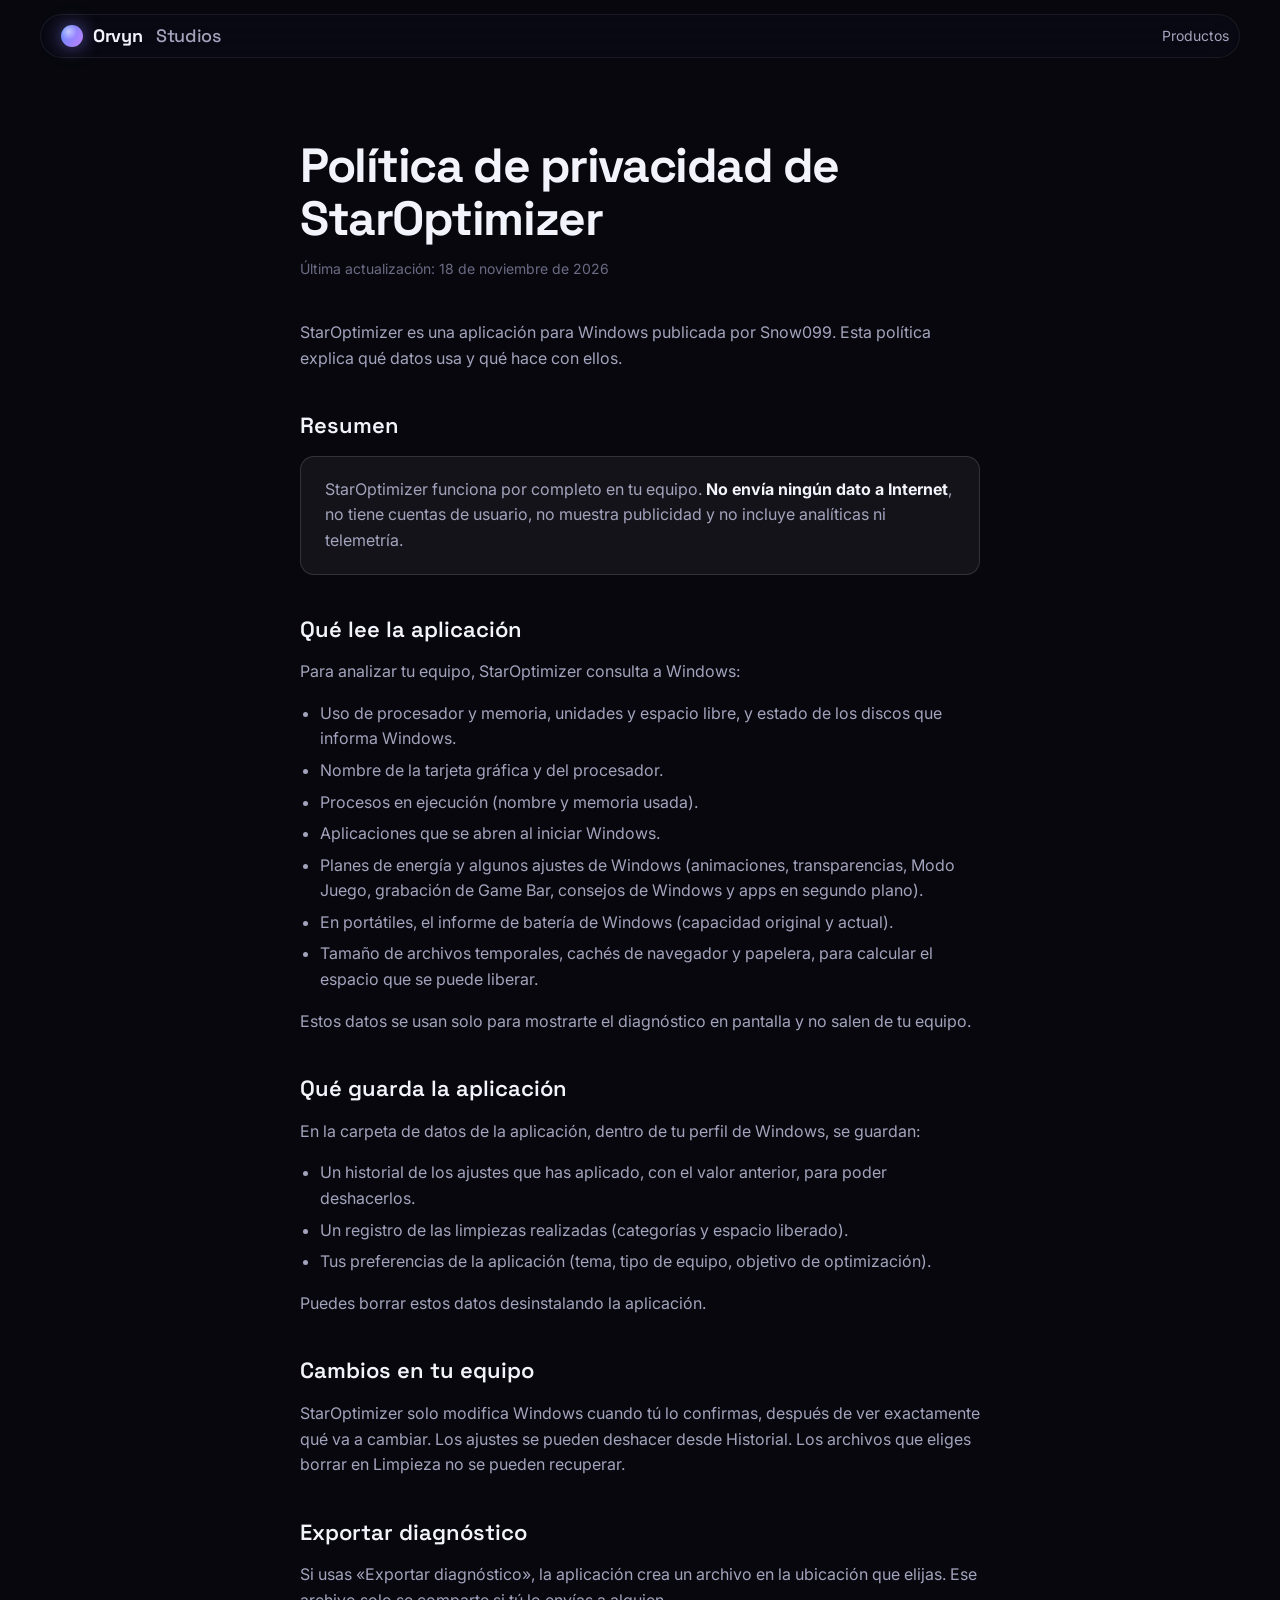
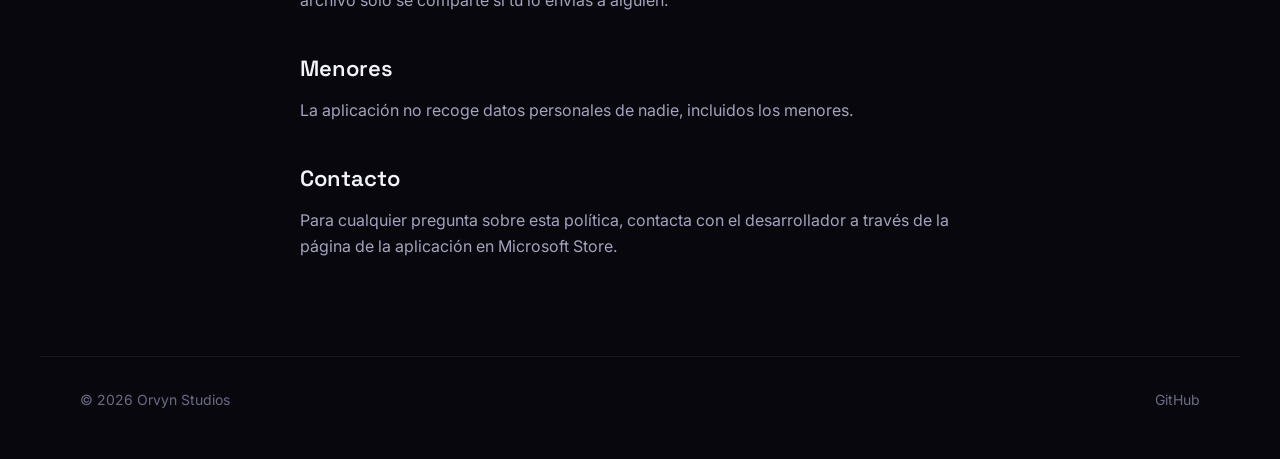
==== privacidad/staroptimizer/index.html @ 34deb24d "feat: página de privacidad de StarOptimizer, enlace en footer y 404 Co-Authored-By: Claude Opus 5.5 " ====
<!doctype html>
<html lang="es">
<head>
  <meta charset="utf-8">
  <meta name="viewport" content="width=device-width, initial-scale=1">
  <title>Política de privacidad de StarOptimizer — Orvyn Studios</title>
  <meta name="description" content="StarOptimizer funciona por completo en tu equipo: no envía datos a Internet, no tiene cuentas, publicidad ni telemetría.">
  <meta name="theme-color" content="#07070d">
  <link rel="icon" href="../../assets/img/favicon.png">
  <link rel="preconnect" href="https://fonts.googleapis.com">
  <link rel="preconnect" href="https://fonts.gstatic.com" crossorigin>
  <link href="https://fonts.googleapis.com/css2?family=Inter:wght@400;500;600&family=Space+Grotesk:wght@500;600;700&display=swap" rel="stylesheet">
  <link rel="stylesheet" href="../../styles.css">
  <style>
    .nav { background: #0b0b16b3; border-color: var(--line); backdrop-filter: blur(18px) saturate(140%); }
    .legal { max-width: 760px; margin: 0 auto; padding: 140px var(--gutter) 80px; }
    .legal h1 { font: 700 clamp(32px, 5vw, 48px)/1.1 var(--display); letter-spacing: -.03em; margin: 0 0 12px; }
    .legal .updated { color: var(--faint); font-size: 14px; margin: 0 0 40px; }
    .legal h2 { font: 600 22px/1.3 var(--display); margin: 40px 0 12px; }
    .legal p, .legal li { color: var(--muted); }
    .legal strong { color: var(--text); }
    .legal ul { padding-left: 20px; }
    .legal li { margin: 6px 0; }
    .legal .summary { padding: 20px 24px; border: 1px solid var(--line-strong); border-radius: var(--radius-sm); background: var(--surface-2); }
  </style>
</head>
<body>
  <a class="skip" href="#main">Saltar al contenido</a>

  <header class="nav">
    <a class="brand" href="../../" aria-label="Orvyn Studios, inicio">
      <span class="brand-mark" aria-hidden="true"></span>Orvyn<span class="brand-thin">Studios</span>
    </a>
    <nav aria-label="Principal">
      <a href="../../#productos">Productos</a>
    </nav>
  </header>

  <main id="main" class="legal">
    <h1>Política de privacidad de StarOptimizer</h1>
    <p class="updated">Última actualización: 18 de noviembre de 2026</p>

    <p>StarOptimizer es una aplicación para Windows publicada por Snow099. Esta política explica qué datos usa y qué hace con ellos.</p>

    <h2>Resumen</h2>
    <p class="summary">StarOptimizer funciona por completo en tu equipo. <strong>No envía ningún dato a Internet</strong>, no tiene cuentas de usuario, no muestra publicidad y no incluye analíticas ni telemetría.</p>

    <h2>Qué lee la aplicación</h2>
    <p>Para analizar tu equipo, StarOptimizer consulta a Windows:</p>
    <ul>
      <li>Uso de procesador y memoria, unidades y espacio libre, y estado de los discos que informa Windows.</li>
      <li>Nombre de la tarjeta gráfica y del procesador.</li>
      <li>Procesos en ejecución (nombre y memoria usada).</li>
      <li>Aplicaciones que se abren al iniciar Windows.</li>
      <li>Planes de energía y algunos ajustes de Windows (animaciones, transparencias, Modo Juego, grabación de Game Bar, consejos de Windows y apps en segundo plano).</li>
      <li>En portátiles, el informe de batería de Windows (capacidad original y actual).</li>
      <li>Tamaño de archivos temporales, cachés de navegador y papelera, para calcular el espacio que se puede liberar.</li>
    </ul>
    <p>Estos datos se usan solo para mostrarte el diagnóstico en pantalla y no salen de tu equipo.</p>

    <h2>Qué guarda la aplicación</h2>
    <p>En la carpeta de datos de la aplicación, dentro de tu perfil de Windows, se guardan:</p>
    <ul>
      <li>Un historial de los ajustes que has aplicado, con el valor anterior, para poder deshacerlos.</li>
      <li>Un registro de las limpiezas realizadas (categorías y espacio liberado).</li>
      <li>Tus preferencias de la aplicación (tema, tipo de equipo, objetivo de optimización).</li>
    </ul>
    <p>Puedes borrar estos datos desinstalando la aplicación.</p>

    <h2>Cambios en tu equipo</h2>
    <p>StarOptimizer solo modifica Windows cuando tú lo confirmas, después de ver exactamente qué va a cambiar. Los ajustes se pueden deshacer desde Historial. Los archivos que eliges borrar en Limpieza no se pueden recuperar.</p>

    <h2>Exportar diagnóstico</h2>
    <p>Si usas «Exportar diagnóstico», la aplicación crea un archivo en la ubicación que elijas. Ese archivo solo se comparte si tú lo envías a alguien.</p>

    <h2>Menores</h2>
    <p>La aplicación no recoge datos personales de nadie, incluidos los menores.</p>

    <h2>Contacto</h2>
    <p>Para cualquier pregunta sobre esta política, contacta con el desarrollador a través de la página de la aplicación en Microsoft Store.</p>
  </main>

  <footer class="footer">
    <span>© 2026 Orvyn Studios</span>
    <span class="footer-links"><a href="https://github.com/Orvyn-Studios" target="_blank" rel="noopener">GitHub</a></span>
  </footer>
</body>
</html>
---- styles.css ----
/* ============ Design tokens ============ */
:root {
  --bg: #07070d;
  --bg-2: #0d0d18;
  --surface: #ffffff08;
  --surface-2: #ffffff0d;
  --line: #ffffff12;
  --line-strong: #ffffff22;
  --text: #f3f3fb;
  --muted: #a3a3bd;
  --faint: #6b6b85;
  --accent: #8b84ff;
  --accent-2: #5f8dff;
  --accent-3: #c084fc;
  --good: #34d399;
  --grad: linear-gradient(120deg, var(--accent-2), var(--accent) 45%, var(--accent-3));
  --radius: 22px;
  --radius-sm: 14px;
  --ease: cubic-bezier(.2, .8, .2, 1);
  --spring: linear(0, .25 7%, .66 16%, .96 26%, 1.07 34%, 1.09 39%, 1.06 47%, 1.01 58%, .99 70%, 1);
  --font: 'Inter', system-ui, -apple-system, 'Segoe UI', sans-serif;
  --display: 'Space Grotesk', var(--font);
  --max: 1200px;
  --gutter: clamp(16px, 4vw, 40px);
}

/* ============ Base ============ */
*, *::before, *::after { box-sizing: border-box; }
html { scroll-behavior: smooth; -webkit-text-size-adjust: 100%; }
body { margin: 0; background: var(--bg); color: var(--text); font: 400 16px/1.6 var(--font); -webkit-font-smoothing: antialiased; overflow-x: hidden; }
img { max-width: 100%; height: auto; display: block; }
a { color: inherit; text-decoration: none; }
:focus-visible { outline: 2px solid var(--accent); outline-offset: 3px; border-radius: 6px; }
.skip { position: absolute; left: -999px; top: 8px; z-index: 100; padding: 8px 14px; background: var(--accent); color: #0b0c18; border-radius: 8px; }
.skip:focus { left: 8px; }

#aurora { position: fixed; inset: 0; width: 100%; height: 100%; z-index: -2; }
.grain { position: fixed; inset: -50%; z-index: -1; pointer-events: none; opacity: .06;
  background-image: url("data:image/svg+xml,%3Csvg xmlns='http://www.w3.org/2000/svg' width='160' height='160'%3E%3Cfilter id='n'%3E%3CfeTurbulence baseFrequency='.85' numOctaves='2' stitchTiles='stitch'/%3E%3C/filter%3E%3Crect width='100%25' height='100%25' filter='url(%23n)'/%3E%3C/svg%3E");
  animation: grain 1.2s steps(6) infinite; }
@keyframes grain { 0% { transform: translate(0, 0); } 33% { transform: translate(-3%, 2%); } 66% { transform: translate(2%, -3%); } 100% { transform: translate(0, 0); } }

/* ============ Type ============ */
.eyebrow { margin: 0 0 14px; font: 600 12px/1 var(--font); letter-spacing: .18em; text-transform: uppercase; color: var(--accent); }
.display { margin: 0; font: 700 clamp(44px, 8.4vw, 112px)/.98 var(--display); letter-spacing: -.035em; }
.title { margin: 0; font: 600 clamp(32px, 5vw, 60px)/1.05 var(--display); letter-spacing: -.03em; }
.lead { margin: 22px 0 0; max-width: 560px; font-size: clamp(16px, 1.6vw, 19px); color: var(--muted); }
.gradient { background: var(--grad); -webkit-background-clip: text; background-clip: text; color: transparent; }

/* ============ Buttons ============ */
.btn { position: relative; display: inline-flex; align-items: center; justify-content: center; gap: 8px; height: 48px; padding: 0 22px; border-radius: 999px; font: 600 15px/1 var(--font); transition: transform .3s var(--spring), background-color .2s, border-color .2s, box-shadow .3s; }
.btn:active { transform: scale(.96); }
.btn-sm { height: 38px; padding: 0 16px; font-size: 14px; }
.btn-primary { background: var(--grad); color: #0b0c18; box-shadow: 0 10px 30px -10px color-mix(in srgb, var(--accent) 70%, transparent); }
.btn-primary:hover { transform: translateY(-2px); box-shadow: 0 16px 40px -12px color-mix(in srgb, var(--accent) 85%, transparent); }
.btn-ghost { border: 1px solid var(--line-strong); background: var(--surface); backdrop-filter: blur(10px); }
.btn-ghost:hover { border-color: color-mix(in srgb, var(--accent) 60%, transparent); background: var(--surface-2); }

/* ============ Nav ============ */
.nav { position: fixed; top: 14px; left: 50%; z-index: 50; transform: translateX(-50%); display: flex; align-items: center; gap: 28px; width: min(calc(100% - 2 * var(--gutter)), var(--max)); padding: 10px 10px 10px 20px; border: 1px solid transparent; border-radius: 999px; transition: background-color .35s, border-color .35s, backdrop-filter .35s; }
.nav.scrolled { background: #0b0b16b3; border-color: var(--line); backdrop-filter: blur(18px) saturate(140%); }
.brand { display: inline-flex; align-items: center; gap: 10px; font: 700 18px/1 var(--display); letter-spacing: -.02em; }
.brand-thin { font-weight: 500; color: var(--muted); margin-left: 4px; }
.brand-mark { width: 22px; height: 22px; border-radius: 50%; background: radial-gradient(circle at 35% 30%, #fff8, transparent 40%), var(--grad); box-shadow: 0 0 18px color-mix(in srgb, var(--accent) 60%, transparent); }
.nav nav { display: flex; gap: 26px; margin-left: auto; font-size: 14px; color: var(--muted); }
.nav nav a { transition: color .2s; }
.nav nav a:hover { color: var(--text); }

/* ============ Hero ============ */
.hero { position: relative; display: grid; grid-template-columns: 1.15fr .85fr; align-items: center; gap: 40px; min-height: 100svh; max-width: var(--max); margin: 0 auto; padding: 120px var(--gutter) 80px; }
.hero-cta { display: flex; flex-wrap: wrap; gap: 12px; margin-top: 34px; }
.line { display: block; overflow: hidden; padding-bottom: .08em; }
.word { display: inline-block; transform: translateY(110%); animation: rise 1s var(--ease) forwards; animation-delay: calc(var(--i, 0) * 70ms + 150ms); }
@keyframes rise { to { transform: translateY(0); } }

/* Nova */
.hero-nova { display: grid; place-items: center; perspective: 900px; }
.nova { position: relative; width: min(38vw, 420px); aspect-ratio: 1; transform-style: preserve-3d; animation: float 7s ease-in-out infinite; }
@keyframes float { 50% { translate: 0 -16px; } }
.nova-ring { position: absolute; inset: -8%; border-radius: 50%; background: conic-gradient(from 0deg, transparent, var(--accent) 20%, transparent 40%, var(--accent-2) 65%, transparent 85%); filter: blur(28px); opacity: .55; animation: spin 14s linear infinite; }
@keyframes spin { to { rotate: 360deg; } }
.nova-body { position: absolute; inset: 0; border-radius: 50%; display: grid; place-items: center;
  background: radial-gradient(circle at 50% 18%, #ffffff22, transparent 32%), radial-gradient(circle at 50% 50%, #0c0b1c 55%, #05050c);
  box-shadow: inset 0 0 0 2px color-mix(in srgb, var(--accent) 55%, transparent), inset 0 -30px 60px #0008, 0 30px 80px -20px color-mix(in srgb, var(--accent) 55%, transparent);
  transition: transform .5s var(--ease); }
.nova-eyes { display: flex; gap: 7%; width: 66%; justify-content: center; transform: translate(var(--ex, 0), var(--ey, 0)); transition: transform .35s var(--ease); }
.eye { position: relative; width: 44%; aspect-ratio: 1 / 1.08; border-radius: 50%; background: radial-gradient(circle at 35% 30%, #b9c2ff, #7b7cff 60%, #6a5cf5); box-shadow: 0 0 30px #7b7cff80; transform-origin: center; animation: blink 6s infinite; }
.eye i { position: absolute; width: 16%; height: 24%; left: 52%; top: 42%; border-radius: 50%; background: #fff; transform: rotate(18deg); }
@keyframes blink { 0%, 46%, 50%, 100% { transform: scaleY(1); } 48% { transform: scaleY(.08); } }

.scroll-hint { position: absolute; bottom: 28px; left: 50%; width: 24px; height: 38px; border: 1.5px solid var(--line-strong); border-radius: 14px; transform: translateX(-50%); }
.scroll-hint span { position: absolute; left: 50%; top: 8px; width: 3px; height: 7px; border-radius: 3px; background: var(--muted); transform: translateX(-50%); animation: wheel 1.8s var(--ease) infinite; }
@keyframes wheel { 0% { opacity: 0; transform: translate(-50%, -4px); } 30% { opacity: 1; } 100% { opacity: 0; transform: translate(-50%, 12px); } }

/* ============ Sections ============ */
.section { max-width: var(--max); margin: 0 auto; padding: clamp(80px, 12vw, 160px) var(--gutter); }
.section-head { margin-bottom: clamp(40px, 6vw, 72px); }

.product { display: grid; grid-template-columns: .9fr 1.1fr; gap: clamp(32px, 5vw, 72px); align-items: center; padding: clamp(28px, 4vw, 48px); border: 1px solid var(--line); border-radius: calc(var(--radius) + 8px); background: linear-gradient(180deg, var(--surface-2), var(--surface)); }
.product + .product { margin-top: 28px; }
.product-alt { grid-template-columns: 1.1fr .9fr; }
.product-alt .product-copy { order: 2; }
.product-copy h3 { margin: 18px 0 6px; font: 600 clamp(28px, 3.4vw, 40px)/1.1 var(--display); letter-spacing: -.02em; }
.product-copy p { color: var(--muted); }
.product-copy .tag { margin: 0 0 18px; font-size: 13px; color: var(--accent); }
.product-copy .btn { margin-top: 10px; }
.product-icon { width: 72px; height: 72px; border-radius: 18px; filter: drop-shadow(0 12px 24px #5f5bff55); }
.product-icon-nivo { display: block; background: linear-gradient(145deg, #1c1c2e, #0b0b14); border: 1px solid var(--line-strong); position: relative; }
.product-icon-nivo::after { content: ''; position: absolute; left: 18%; right: 18%; top: 42%; height: 16%; border-radius: 999px; background: #000; box-shadow: 0 0 0 1px #ffffff22, 0 0 18px var(--accent); }
.checks { list-style: none; margin: 18px 0 22px; padding: 0; display: grid; gap: 10px; }
.checks li { position: relative; padding-left: 28px; color: var(--text); }
.checks li::before { content: ''; position: absolute; left: 0; top: 5px; width: 16px; height: 16px; border-radius: 6px; background: var(--grad); }
.checks li::after { content: ''; position: absolute; left: 5.5px; top: 7.5px; width: 4px; height: 8px; border: solid #0b0c18; border-width: 0 2px 2px 0; transform: rotate(45deg); }

.product-visual { perspective: 1200px; }
.tilt { transform-style: preserve-3d; }
.window { border: 1px solid var(--line-strong); border-radius: var(--radius-sm); overflow: hidden; background: #0b0c14; box-shadow: 0 40px 100px -30px #000, 0 0 0 1px #ffffff08, 0 30px 80px -40px color-mix(in srgb, var(--accent) 60%, transparent);
  transform: rotateX(var(--rx, 0deg)) rotateY(var(--ry, 0deg)); transition: transform .5s var(--ease); }
.window-bar { display: flex; gap: 6px; padding: 10px 12px; border-bottom: 1px solid var(--line); background: #ffffff06; }
.window-bar i { width: 9px; height: 9px; border-radius: 50%; background: var(--line-strong); }

/* Nivo island demo */
.island-stage { position: relative; display: grid; place-items: start center; aspect-ratio: 16 / 10; padding-top: 7%; border: 1px solid var(--line); border-radius: var(--radius-sm); overflow: hidden;
  background: radial-gradient(120% 80% at 50% 120%, color-mix(in srgb, var(--accent) 30%, transparent), transparent 60%), linear-gradient(160deg, #141428, #090912); }
.island { --w: 130px; --h: 36px; position: relative; width: var(--w); height: var(--h); border-radius: 999px; background: #000; box-shadow: 0 0 0 1px #ffffff14, 0 18px 40px -10px #000c; transition: width .6s var(--spring), height .6s var(--spring), border-radius .6s var(--spring); }
.island[data-state="music"] { --w: min(360px, 82%); --h: 64px; border-radius: 26px; }
.island[data-state="timer"] { --w: min(260px, 70%); --h: 44px; }
.island[data-state="notify"] { --w: min(300px, 76%); --h: 48px; }
.island-content { position: absolute; inset: 0; display: flex; align-items: center; gap: 12px; padding: 0 16px; font-size: 13px; white-space: nowrap; opacity: 0; transform: scale(.92); transition: opacity .25s, transform .4s var(--spring); pointer-events: none; }
.island[data-state="music"] [data-for="music"], .island[data-state="timer"] [data-for="timer"], .island[data-state="notify"] [data-for="notify"] { opacity: 1; transform: none; transition-delay: .18s; }
.island-content .meta { display: grid; line-height: 1.25; }
.island-content small { color: var(--muted); }
.island-content .art { width: 40px; height: 40px; border-radius: 10px; background: var(--grad); flex-shrink: 0; }
.island-content .time { margin-left: auto; font-variant-numeric: tabular-nums; color: var(--accent); font-weight: 600; }
.island-content .dot { width: 8px; height: 8px; border-radius: 50%; background: var(--accent); box-shadow: 0 0 10px var(--accent); }
.island-content .dot.good { background: var(--good); box-shadow: 0 0 10px var(--good); }
.bars { display: flex; align-items: end; gap: 3px; height: 18px; margin-left: auto; }
.bars i { width: 3px; border-radius: 2px; background: var(--accent); animation: eq 1s ease-in-out infinite; }
.bars i:nth-child(2) { animation-delay: -.3s; } .bars i:nth-child(3) { animation-delay: -.6s; } .bars i:nth-child(4) { animation-delay: -.15s; }
@keyframes eq { 0%, 100% { height: 30%; } 50% { height: 100%; } }

/* Cards */
.grid-3 { display: grid; grid-template-columns: repeat(3, 1fr); gap: 18px; }
.card { position: relative; padding: 32px 28px; border: 1px solid var(--line); border-radius: var(--radius); background: var(--surface); overflow: hidden; transition: border-color .3s, transform .5s var(--spring); }
.card::before { content: ''; position: absolute; inset: 0; background: radial-gradient(400px circle at var(--mx, 50%) var(--my, 0%), color-mix(in srgb, var(--accent) 14%, transparent), transparent 45%); opacity: 0; transition: opacity .3s; }
.card:hover { border-color: var(--line-strong); transform: translateY(-4px); }
.card:hover::before { opacity: 1; }
.card-num { font: 600 13px/1 var(--display); color: var(--accent); }
.card h3 { margin: 18px 0 10px; font: 600 22px/1.2 var(--display); }
.card p { margin: 0; color: var(--muted); }

.cta { text-align: center; padding: clamp(48px, 8vw, 96px) var(--gutter); border: 1px solid var(--line); border-radius: calc(var(--radius) + 8px); background: radial-gradient(80% 120% at 50% 0%, color-mix(in srgb, var(--accent) 22%, transparent), transparent 60%), var(--surface); }
.cta .lead { margin-inline: auto; margin-bottom: 30px; }

.footer { display: flex; justify-content: space-between; gap: 16px; max-width: var(--max); margin: 0 auto; padding: 32px var(--gutter) 48px; border-top: 1px solid var(--line); font-size: 14px; color: var(--faint); }
.footer a:hover { color: var(--text); }

/* ============ Scroll reveal ============ */
.reveal { opacity: 0; transform: translateY(28px); filter: blur(6px); transition: opacity .9s var(--ease), transform .9s var(--ease), filter .9s var(--ease); }
.reveal.in { opacity: 1; transform: none; filter: none; }

/* ============ Responsive ============ */
@media (max-width: 900px) {
  .hero { grid-template-columns: 1fr; text-align: center; padding-top: 110px; }
  .hero-copy { order: 2; }
  .hero .lead { margin-inline: auto; }
  .hero-cta { justify-content: center; }
  .nova { width: min(60vw, 280px); }
  .product, .product-alt { grid-template-columns: 1fr; }
  .product-alt .product-copy { order: 0; }
  .grid-3 { grid-template-columns: 1fr; }
}
@media (max-width: 640px) {
  .nav nav { display: none; }
  .nav .btn { margin-left: auto; }
  .scroll-hint { display: none; }
  .footer { flex-direction: column; }
}

/* ============ Reduced motion ============ */
@media (prefers-reduced-motion: reduce) {
  *, *::before, *::after { animation: none !important; transition: none !important; }
  .word { transform: none; }
  .reveal { opacity: 1; transform: none; filter: none; }
  html { scroll-behavior: auto; }
}
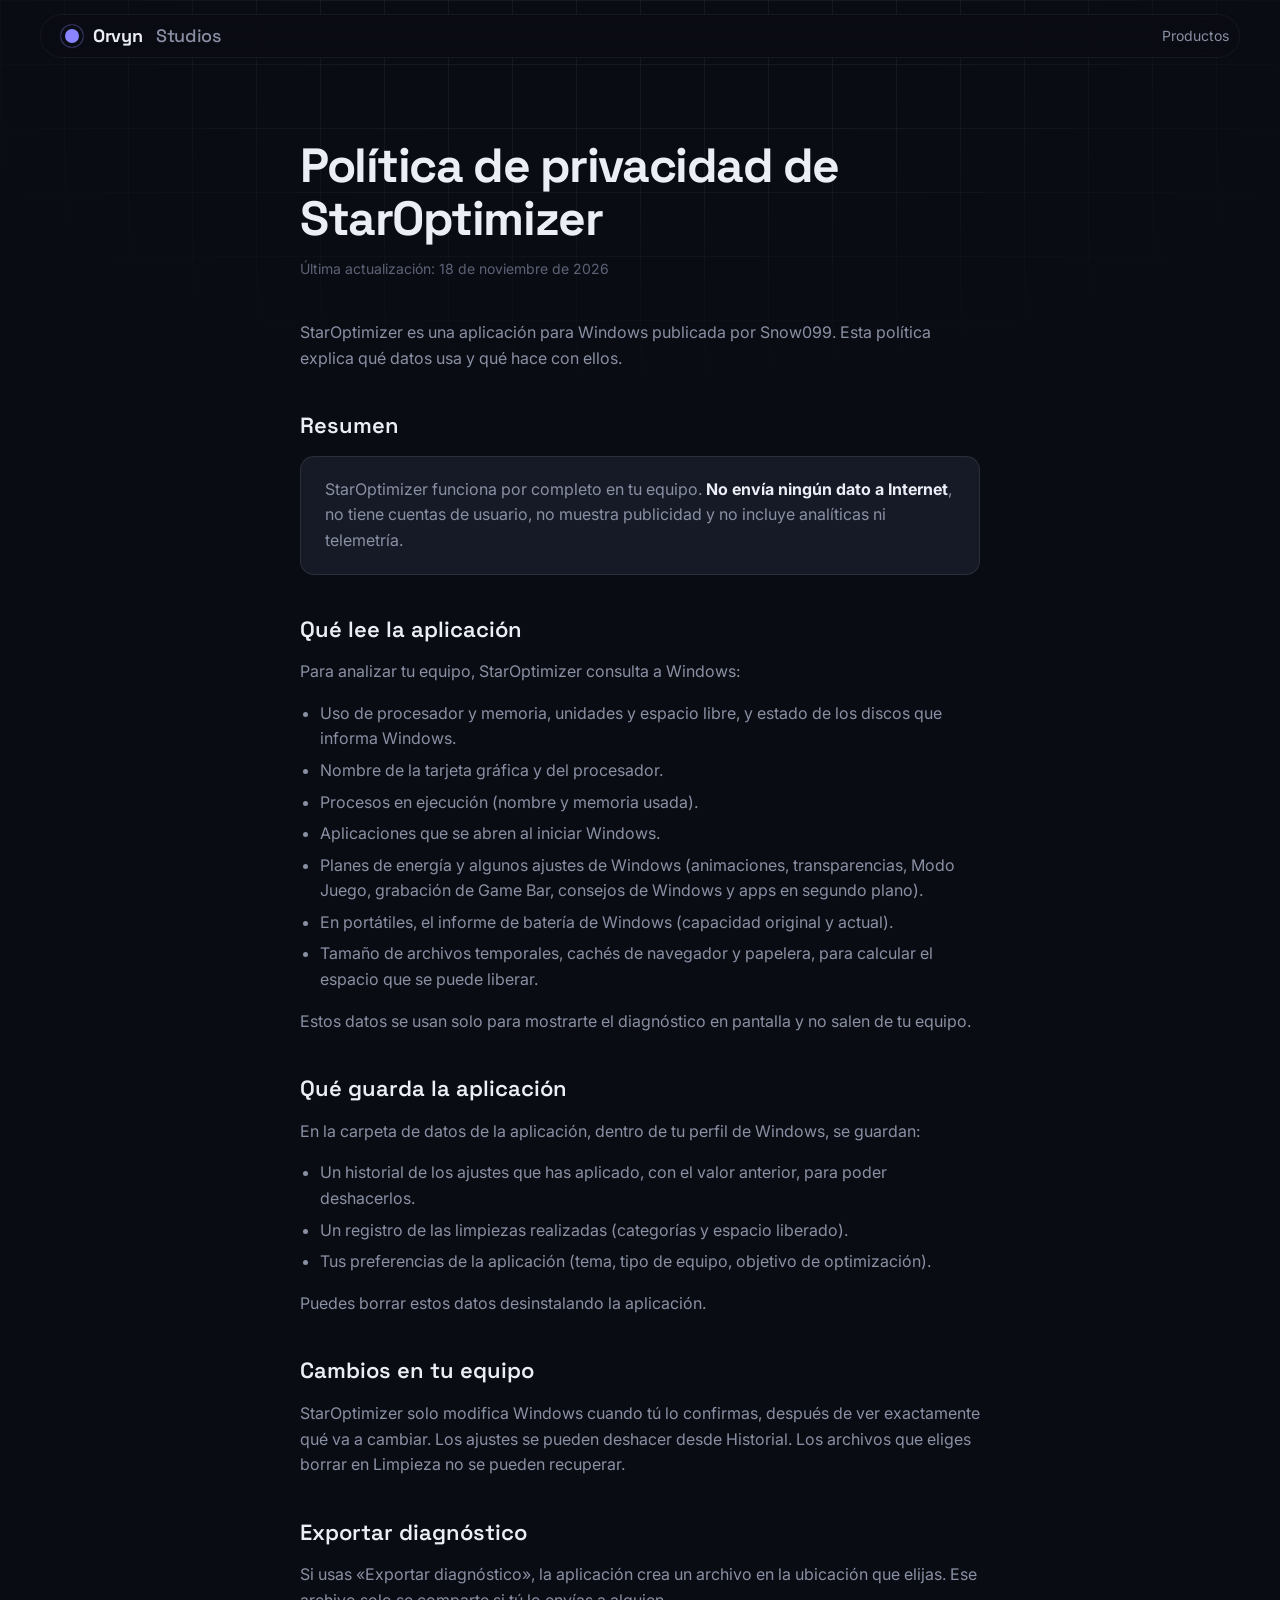
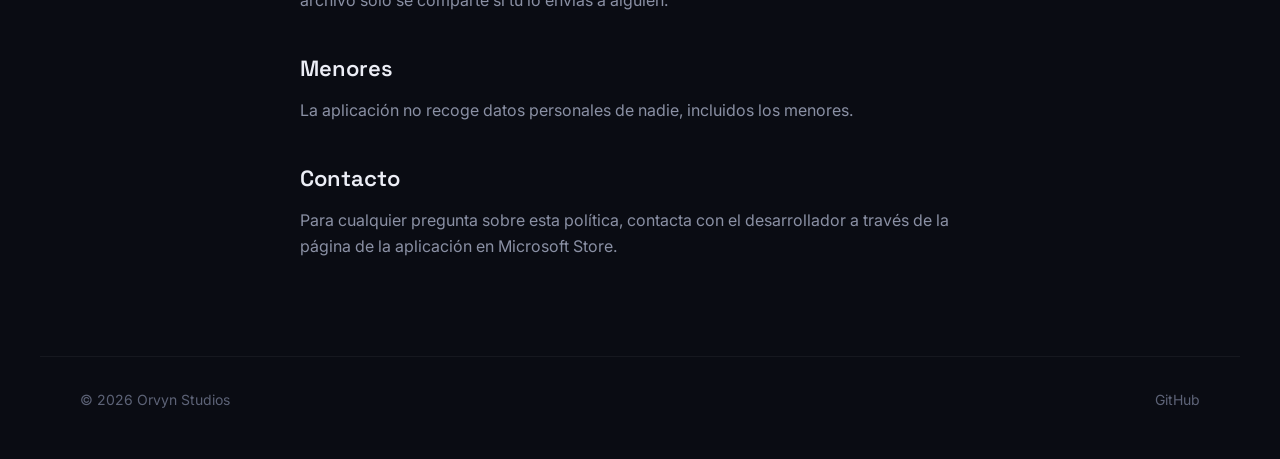
==== commit bf795bb6: "style: identidad alineada con StarOptimizer (paleta de la app, un solo acento, sin degradados ni aur" ====
--- a/privacidad/staroptimizer/index.html
+++ b/privacidad/staroptimizer/index.html
@@ -5,14 +5,14 @@
   <meta name="viewport" content="width=device-width, initial-scale=1">
   <title>Política de privacidad de StarOptimizer — Orvyn Studios</title>
   <meta name="description" content="StarOptimizer funciona por completo en tu equipo: no envía datos a Internet, no tiene cuentas, publicidad ni telemetría.">
-  <meta name="theme-color" content="#07070d">
+  <meta name="theme-color" content="#0a0c13">
   <link rel="icon" href="../../assets/img/favicon.png">
   <link rel="preconnect" href="https://fonts.googleapis.com">
   <link rel="preconnect" href="https://fonts.gstatic.com" crossorigin>
   <link href="https://fonts.googleapis.com/css2?family=Inter:wght@400;500;600&family=Space+Grotesk:wght@500;600;700&display=swap" rel="stylesheet">
   <link rel="stylesheet" href="../../styles.css">
   <style>
-    .nav { background: #0b0b16b3; border-color: var(--line); backdrop-filter: blur(18px) saturate(140%); }
+    .nav { background: #0a0c13cc; border-color: var(--line); backdrop-filter: blur(18px) saturate(140%); }
     .legal { max-width: 760px; margin: 0 auto; padding: 140px var(--gutter) 80px; }
     .legal h1 { font: 700 clamp(32px, 5vw, 48px)/1.1 var(--display); letter-spacing: -.03em; margin: 0 0 12px; }
     .legal .updated { color: var(--faint); font-size: 14px; margin: 0 0 40px; }
--- a/styles.css
+++ b/styles.css
@@ -1,19 +1,23 @@
 /* ============ Design tokens ============ */
 :root {
-  --bg: #07070d;
-  --bg-2: #0d0d18;
-  --surface: #ffffff08;
-  --surface-2: #ffffff0d;
-  --line: #ffffff12;
-  --line-strong: #ffffff22;
-  --text: #f3f3fb;
-  --muted: #a3a3bd;
-  --faint: #6b6b85;
+  --bg: #0a0c13;
+  --bg-2: #0d1018;
+  --surface: #11141e;
+  --surface-2: #161a26;
+  --raised: #1a1f2d;
+  --line: #ffffff0d;
+  --line-strong: #ffffff17;
+  --text: #eceef6;
+  --secondary: #c0c5d4;
+  --muted: #8a90a4;
+  --faint: #5d6377;
   --accent: #8b84ff;
-  --accent-2: #5f8dff;
-  --accent-3: #c084fc;
-  --good: #34d399;
-  --grad: linear-gradient(120deg, var(--accent-2), var(--accent) 45%, var(--accent-3));
+  --accent-ink: #0b0c18;
+  --accent-soft: #8b84ff17;
+  --accent-line: #8b84ff45;
+  --good: #3ecf8e;
+  --warn: #f5b041;
+  --grad: var(--accent);
   --radius: 22px;
   --radius-sm: 14px;
   --ease: cubic-bezier(.2, .8, .2, 1);
@@ -34,8 +38,9 @@
 .skip { position: absolute; left: -999px; top: 8px; z-index: 100; padding: 8px 14px; background: var(--accent); color: #0b0c18; border-radius: 8px; }
 .skip:focus { left: 8px; }
 
-#aurora { position: fixed; inset: 0; width: 100%; height: 100%; z-index: -2; }
-.grain { position: fixed; inset: -50%; z-index: -1; pointer-events: none; opacity: .06;
+#aurora { display: none; }
+body::before { content: ""; position: fixed; inset: 0; z-index: -2; pointer-events: none; background-image: linear-gradient(var(--line) 1px, transparent 1px), linear-gradient(90deg, var(--line) 1px, transparent 1px); background-size: 64px 64px; mask-image: radial-gradient(ellipse 80% 60% at 50% 0%, #000 30%, transparent 75%); }
+.grain { position: fixed; inset: -50%; z-index: -1; pointer-events: none; opacity: .03;
   background-image: url("data:image/svg+xml,%3Csvg xmlns='http://www.w3.org/2000/svg' width='160' height='160'%3E%3Cfilter id='n'%3E%3CfeTurbulence baseFrequency='.85' numOctaves='2' stitchTiles='stitch'/%3E%3C/filter%3E%3Crect width='100%25' height='100%25' filter='url(%23n)'/%3E%3C/svg%3E");
   animation: grain 1.2s steps(6) infinite; }
 @keyframes grain { 0% { transform: translate(0, 0); } 33% { transform: translate(-3%, 2%); } 66% { transform: translate(2%, -3%); } 100% { transform: translate(0, 0); } }
@@ -45,23 +50,23 @@
 .display { margin: 0; font: 700 clamp(44px, 8.4vw, 112px)/.98 var(--display); letter-spacing: -.035em; }
 .title { margin: 0; font: 600 clamp(32px, 5vw, 60px)/1.05 var(--display); letter-spacing: -.03em; }
 .lead { margin: 22px 0 0; max-width: 560px; font-size: clamp(16px, 1.6vw, 19px); color: var(--muted); }
-.gradient { background: var(--grad); -webkit-background-clip: text; background-clip: text; color: transparent; }
+.gradient { color: var(--accent); }
 
 /* ============ Buttons ============ */
 .btn { position: relative; display: inline-flex; align-items: center; justify-content: center; gap: 8px; height: 48px; padding: 0 22px; border-radius: 999px; font: 600 15px/1 var(--font); transition: transform .3s var(--spring), background-color .2s, border-color .2s, box-shadow .3s; }
 .btn:active { transform: scale(.96); }
 .btn-sm { height: 38px; padding: 0 16px; font-size: 14px; }
-.btn-primary { background: var(--grad); color: #0b0c18; box-shadow: 0 10px 30px -10px color-mix(in srgb, var(--accent) 70%, transparent); }
-.btn-primary:hover { transform: translateY(-2px); box-shadow: 0 16px 40px -12px color-mix(in srgb, var(--accent) 85%, transparent); }
-.btn-ghost { border: 1px solid var(--line-strong); background: var(--surface); backdrop-filter: blur(10px); }
-.btn-ghost:hover { border-color: color-mix(in srgb, var(--accent) 60%, transparent); background: var(--surface-2); }
+.btn-primary { background: var(--accent); color: var(--accent-ink); box-shadow: inset 0 1px 0 #ffffff40, 0 1px 2px #0006; }
+.btn-primary:hover { background: #9d97ff; }
+.btn-ghost { border: 1px solid var(--line-strong); background: var(--surface); }
+.btn-ghost:hover { border-color: var(--accent-line); background: var(--surface-2); }
 
 /* ============ Nav ============ */
 .nav { position: fixed; top: 14px; left: 50%; z-index: 50; transform: translateX(-50%); display: flex; align-items: center; gap: 28px; width: min(calc(100% - 2 * var(--gutter)), var(--max)); padding: 10px 10px 10px 20px; border: 1px solid transparent; border-radius: 999px; transition: background-color .35s, border-color .35s, backdrop-filter .35s; }
-.nav.scrolled { background: #0b0b16b3; border-color: var(--line); backdrop-filter: blur(18px) saturate(140%); }
+.nav.scrolled { background: #0a0c13cc; border-color: var(--line); backdrop-filter: blur(18px) saturate(140%); }
 .brand { display: inline-flex; align-items: center; gap: 10px; font: 700 18px/1 var(--display); letter-spacing: -.02em; }
 .brand-thin { font-weight: 500; color: var(--muted); margin-left: 4px; }
-.brand-mark { width: 22px; height: 22px; border-radius: 50%; background: radial-gradient(circle at 35% 30%, #fff8, transparent 40%), var(--grad); box-shadow: 0 0 18px color-mix(in srgb, var(--accent) 60%, transparent); }
+.brand-mark { width: 22px; height: 22px; border-radius: 50%; background: var(--accent); box-shadow: inset 0 0 0 4px var(--bg), 0 0 0 1px var(--accent-line); }
 .nav nav { display: flex; gap: 26px; margin-left: auto; font-size: 14px; color: var(--muted); }
 .nav nav a { transition: color .2s; }
 .nav nav a:hover { color: var(--text); }
@@ -77,11 +82,11 @@
 .hero-nova { display: grid; place-items: center; perspective: 900px; }
 .nova { position: relative; width: min(38vw, 420px); aspect-ratio: 1; transform-style: preserve-3d; animation: float 7s ease-in-out infinite; }
 @keyframes float { 50% { translate: 0 -16px; } }
-.nova-ring { position: absolute; inset: -8%; border-radius: 50%; background: conic-gradient(from 0deg, transparent, var(--accent) 20%, transparent 40%, var(--accent-2) 65%, transparent 85%); filter: blur(28px); opacity: .55; animation: spin 14s linear infinite; }
+.nova-ring { position: absolute; inset: -6%; border-radius: 50%; border: 1px dashed var(--accent-line); animation: spin 60s linear infinite; }
 @keyframes spin { to { rotate: 360deg; } }
 .nova-body { position: absolute; inset: 0; border-radius: 50%; display: grid; place-items: center;
   background: radial-gradient(circle at 50% 18%, #ffffff22, transparent 32%), radial-gradient(circle at 50% 50%, #0c0b1c 55%, #05050c);
-  box-shadow: inset 0 0 0 2px color-mix(in srgb, var(--accent) 55%, transparent), inset 0 -30px 60px #0008, 0 30px 80px -20px color-mix(in srgb, var(--accent) 55%, transparent);
+  box-shadow: inset 0 0 0 2px var(--accent-line), inset 0 -30px 60px #0008, 0 40px 80px -30px #000;
   transition: transform .5s var(--ease); }
 .nova-eyes { display: flex; gap: 7%; width: 66%; justify-content: center; transform: translate(var(--ex, 0), var(--ey, 0)); transition: transform .35s var(--ease); }
 .eye { position: relative; width: 44%; aspect-ratio: 1 / 1.08; border-radius: 50%; background: radial-gradient(circle at 35% 30%, #b9c2ff, #7b7cff 60%, #6a5cf5); box-shadow: 0 0 30px #7b7cff80; transform-origin: center; animation: blink 6s infinite; }
@@ -96,7 +101,7 @@
 .section { max-width: var(--max); margin: 0 auto; padding: clamp(80px, 12vw, 160px) var(--gutter); }
 .section-head { margin-bottom: clamp(40px, 6vw, 72px); }
 
-.product { display: grid; grid-template-columns: .9fr 1.1fr; gap: clamp(32px, 5vw, 72px); align-items: center; padding: clamp(28px, 4vw, 48px); border: 1px solid var(--line); border-radius: calc(var(--radius) + 8px); background: linear-gradient(180deg, var(--surface-2), var(--surface)); }
+.product { display: grid; grid-template-columns: .9fr 1.1fr; gap: clamp(32px, 5vw, 72px); align-items: center; padding: clamp(28px, 4vw, 48px); border: 1px solid var(--line); border-radius: calc(var(--radius) + 8px); background: var(--surface); }
 .product + .product { margin-top: 28px; }
 .product-alt { grid-template-columns: 1.1fr .9fr; }
 .product-alt .product-copy { order: 2; }
@@ -104,9 +109,9 @@
 .product-copy p { color: var(--muted); }
 .product-copy .tag { margin: 0 0 18px; font-size: 13px; color: var(--accent); }
 .product-copy .btn { margin-top: 10px; }
-.product-icon { width: 72px; height: 72px; border-radius: 18px; filter: drop-shadow(0 12px 24px #5f5bff55); }
-.product-icon-nivo { display: block; background: linear-gradient(145deg, #1c1c2e, #0b0b14); border: 1px solid var(--line-strong); position: relative; }
-.product-icon-nivo::after { content: ''; position: absolute; left: 18%; right: 18%; top: 42%; height: 16%; border-radius: 999px; background: #000; box-shadow: 0 0 0 1px #ffffff22, 0 0 18px var(--accent); }
+.product-icon { width: 72px; height: 72px; border-radius: 18px; filter: drop-shadow(0 12px 24px #0008); }
+.product-icon-nivo { display: block; background: var(--raised); border: 1px solid var(--line-strong); position: relative; }
+.product-icon-nivo::after { content: ''; position: absolute; left: 18%; right: 18%; top: 42%; height: 16%; border-radius: 999px; background: #000; box-shadow: 0 0 0 1px #ffffff22; }
 .checks { list-style: none; margin: 18px 0 22px; padding: 0; display: grid; gap: 10px; }
 .checks li { position: relative; padding-left: 28px; color: var(--text); }
 .checks li::before { content: ''; position: absolute; left: 0; top: 5px; width: 16px; height: 16px; border-radius: 6px; background: var(--grad); }
@@ -114,14 +119,14 @@
 
 .product-visual { perspective: 1200px; }
 .tilt { transform-style: preserve-3d; }
-.window { border: 1px solid var(--line-strong); border-radius: var(--radius-sm); overflow: hidden; background: #0b0c14; box-shadow: 0 40px 100px -30px #000, 0 0 0 1px #ffffff08, 0 30px 80px -40px color-mix(in srgb, var(--accent) 60%, transparent);
+.window { border: 1px solid var(--line-strong); border-radius: var(--radius-sm); overflow: hidden; background: var(--bg); box-shadow: 0 40px 100px -30px #000, 0 0 0 1px #ffffff08;
   transform: rotateX(var(--rx, 0deg)) rotateY(var(--ry, 0deg)); transition: transform .5s var(--ease); }
 .window-bar { display: flex; gap: 6px; padding: 10px 12px; border-bottom: 1px solid var(--line); background: #ffffff06; }
 .window-bar i { width: 9px; height: 9px; border-radius: 50%; background: var(--line-strong); }
 
 /* Nivo island demo */
 .island-stage { position: relative; display: grid; place-items: start center; aspect-ratio: 16 / 10; padding-top: 7%; border: 1px solid var(--line); border-radius: var(--radius-sm); overflow: hidden;
-  background: radial-gradient(120% 80% at 50% 120%, color-mix(in srgb, var(--accent) 30%, transparent), transparent 60%), linear-gradient(160deg, #141428, #090912); }
+  background: var(--bg-2); }
 .island { --w: 130px; --h: 36px; position: relative; width: var(--w); height: var(--h); border-radius: 999px; background: #000; box-shadow: 0 0 0 1px #ffffff14, 0 18px 40px -10px #000c; transition: width .6s var(--spring), height .6s var(--spring), border-radius .6s var(--spring); }
 .island[data-state="music"] { --w: min(360px, 82%); --h: 64px; border-radius: 26px; }
 .island[data-state="timer"] { --w: min(260px, 70%); --h: 44px; }
@@ -130,26 +135,26 @@
 .island[data-state="music"] [data-for="music"], .island[data-state="timer"] [data-for="timer"], .island[data-state="notify"] [data-for="notify"] { opacity: 1; transform: none; transition-delay: .18s; }
 .island-content .meta { display: grid; line-height: 1.25; }
 .island-content small { color: var(--muted); }
-.island-content .art { width: 40px; height: 40px; border-radius: 10px; background: var(--grad); flex-shrink: 0; }
-.island-content .time { margin-left: auto; font-variant-numeric: tabular-nums; color: var(--accent); font-weight: 600; }
-.island-content .dot { width: 8px; height: 8px; border-radius: 50%; background: var(--accent); box-shadow: 0 0 10px var(--accent); }
-.island-content .dot.good { background: var(--good); box-shadow: 0 0 10px var(--good); }
+.island-content .art { width: 40px; height: 40px; border-radius: 10px; background: var(--raised); box-shadow: inset 0 0 0 1px var(--line-strong); flex-shrink: 0; }
+.island-content .time { margin-left: auto; font-variant-numeric: tabular-nums; color: var(--warn); font-weight: 600; }
+.island-content .dot { width: 8px; height: 8px; border-radius: 50%; background: var(--warn); }
+.island-content .dot.good { background: var(--good); }
 .bars { display: flex; align-items: end; gap: 3px; height: 18px; margin-left: auto; }
-.bars i { width: 3px; border-radius: 2px; background: var(--accent); animation: eq 1s ease-in-out infinite; }
+.bars i { width: 3px; border-radius: 2px; background: var(--good); animation: eq 1s ease-in-out infinite; }
 .bars i:nth-child(2) { animation-delay: -.3s; } .bars i:nth-child(3) { animation-delay: -.6s; } .bars i:nth-child(4) { animation-delay: -.15s; }
 @keyframes eq { 0%, 100% { height: 30%; } 50% { height: 100%; } }
 
 /* Cards */
 .grid-3 { display: grid; grid-template-columns: repeat(3, 1fr); gap: 18px; }
 .card { position: relative; padding: 32px 28px; border: 1px solid var(--line); border-radius: var(--radius); background: var(--surface); overflow: hidden; transition: border-color .3s, transform .5s var(--spring); }
-.card::before { content: ''; position: absolute; inset: 0; background: radial-gradient(400px circle at var(--mx, 50%) var(--my, 0%), color-mix(in srgb, var(--accent) 14%, transparent), transparent 45%); opacity: 0; transition: opacity .3s; }
+.card::before { content: ""; position: absolute; inset: 0; background: radial-gradient(360px circle at var(--mx, 50%) var(--my, 0%), var(--accent-soft), transparent 50%); opacity: 0; transition: opacity .3s; }
 .card:hover { border-color: var(--line-strong); transform: translateY(-4px); }
 .card:hover::before { opacity: 1; }
 .card-num { font: 600 13px/1 var(--display); color: var(--accent); }
 .card h3 { margin: 18px 0 10px; font: 600 22px/1.2 var(--display); }
 .card p { margin: 0; color: var(--muted); }
 
-.cta { text-align: center; padding: clamp(48px, 8vw, 96px) var(--gutter); border: 1px solid var(--line); border-radius: calc(var(--radius) + 8px); background: radial-gradient(80% 120% at 50% 0%, color-mix(in srgb, var(--accent) 22%, transparent), transparent 60%), var(--surface); }
+.cta { text-align: center; padding: clamp(48px, 8vw, 96px) var(--gutter); border: 1px solid var(--line); border-radius: calc(var(--radius) + 8px); background: var(--surface); }
 .cta .lead { margin-inline: auto; margin-bottom: 30px; }
 
 .footer { display: flex; justify-content: space-between; gap: 16px; max-width: var(--max); margin: 0 auto; padding: 32px var(--gutter) 48px; border-top: 1px solid var(--line); font-size: 14px; color: var(--faint); }
@@ -159,7 +164,112 @@
 .reveal { opacity: 0; transform: translateY(28px); filter: blur(6px); transition: opacity .9s var(--ease), transform .9s var(--ease), filter .9s var(--ease); }
 .reveal.in { opacity: 1; transform: none; filter: none; }
 
+/* ============ v2: motion layer ============ */
+.btn-lg { height: 56px; padding: 0 28px; font-size: 16px; }
+.btn-ico { width: 18px; height: 18px; }
+.btn-primary { overflow: hidden; }
+.btn-primary::after { content: none; }
+.btn-primary:hover::after { transform: translateX(120%); }
+.hero-note { display: flex; align-items: center; gap: 10px; margin: 22px 0 0; font-size: 14px; color: var(--faint); }
+.live-dot { width: 8px; height: 8px; border-radius: 50%; background: var(--good); box-shadow: 0 0 0 0 var(--good); animation: pulse 2s infinite; }
+@keyframes pulse { 70% { box-shadow: 0 0 0 10px transparent; } 100% { box-shadow: 0 0 0 0 transparent; } }
+.product-cta { display: flex; flex-wrap: wrap; gap: 10px; margin-top: 10px; }
+.product-copy > .btn { margin-top: 18px; }
+
+/* Preloader: Nova opens her eyes, then the curtain lifts. */
+.preloader { position: fixed; inset: 0; z-index: 200; display: grid; place-content: center; justify-items: center; gap: 22px; background: var(--bg); clip-path: inset(0 0 0 0); transition: clip-path .8s var(--ease); }
+.preloader.done { clip-path: inset(0 0 100% 0); pointer-events: none; }
+.pl-nova { display: flex; gap: 10px; padding: 22px 20px; border-radius: 50%; background: radial-gradient(circle at 50% 50%, #0c0b1c 55%, #05050c); box-shadow: inset 0 0 0 2px var(--accent-line); }
+.pl-nova span { width: 22px; height: 24px; border-radius: 50%; background: radial-gradient(circle at 35% 30%, #b9c2ff, #7b7cff 60%, #6a5cf5); transform: scaleY(.08); animation: open .5s .15s var(--spring) forwards; }
+@keyframes open { to { transform: scaleY(1); } }
+.pl-word { font: 700 20px/1 var(--display); letter-spacing: -.02em; opacity: 0; animation: fadeup .5s .3s var(--ease) forwards; }
+.pl-word span { font-weight: 500; color: var(--muted); margin-left: 5px; }
+@keyframes fadeup { from { opacity: 0; transform: translateY(8px); } to { opacity: 1; transform: none; } }
+html.no-preload .preloader { display: none; }
+html:not(.loaded) .word { animation-play-state: paused; }
+
+/* Scroll progress */
+.progress { position: fixed; top: 0; left: 0; right: 0; height: 2px; z-index: 60; background: var(--grad); transform-origin: 0 50%; transform: scaleX(var(--p, 0)); }
+
+/* Custom cursor (fine pointers only, enabled by JS) */
+.cursor { display: none; }
+html.has-cursor .cursor { display: block; position: fixed; inset: 0; z-index: 150; pointer-events: none; transition: opacity .3s; }
+html.has-cursor, html.has-cursor a, html.has-cursor button { cursor: none; }
+.cursor-dot, .cursor-ring { position: fixed; left: 0; top: 0; border-radius: 50%; }
+.cursor-dot { width: 6px; height: 6px; margin: -3px 0 0 -3px; background: var(--text); }
+.cursor-ring { width: 36px; height: 36px; margin: -18px 0 0 -18px; border: 1.5px solid var(--accent-line); transition: width .35s var(--spring), height .35s var(--spring), margin .35s var(--spring), background-color .3s, border-color .3s; }
+.cursor.hover .cursor-ring { width: 64px; height: 64px; margin: -32px 0 0 -32px; background: var(--accent-soft); border-color: var(--accent-line); }
+.cursor.down .cursor-ring { width: 26px; height: 26px; margin: -13px 0 0 -13px; }
+
+/* Split titles: each word rises out of a mask */
+.title .w { display: inline-block; overflow: hidden; vertical-align: top; padding-bottom: .1em; margin-bottom: -.1em; }
+.title .w > span { display: inline-block; transform: translateY(105%); transition: transform .9s var(--ease); transition-delay: calc(var(--i) * 55ms); }
+.title.in .w > span, .in .title .w > span { transform: none; }
+.title.split.reveal { filter: none; transform: none; opacity: 1; }
+
+/* Marquee */
+.marquee { overflow: hidden; padding: 22px 0; border-block: 1px solid var(--line); background: var(--surface); transform: rotate(-1.5deg) scaleX(1.05); }
+.marquee-track { display: flex; gap: 36px; width: max-content; animation: marquee 32s linear infinite; font: 600 clamp(22px, 3vw, 36px)/1 var(--display); letter-spacing: -.02em; white-space: nowrap; }
+.marquee-track b { display: inline-block; width: 10px; height: 10px; margin-top: .35em; border-radius: 50%; background: var(--good); font-size: 0; }
+.marquee-track span:nth-of-type(even) { color: transparent; -webkit-text-stroke: 1px var(--muted); }
+.marquee:hover .marquee-track { animation-play-state: paused; }
+@keyframes marquee { to { transform: translateX(calc(-50% - 18px)); } }
+
+/* Hero parallax: Nova drifts away as you scroll */
+.hero-nova { transform: translateY(calc(var(--sy, 0) * .25px)) scale(calc(1 - var(--sy, 0) * .0003)); opacity: calc(1 - var(--sy, 0) * .0012); }
+
+/* Final CTA */
+.cta-final { position: relative; overflow: hidden; isolation: isolate; padding-block: clamp(64px, 10vw, 128px); }
+@property --a { syntax: '<angle>'; inherits: false; initial-value: 0deg; }
+.cta-final::before { content: ""; position: absolute; inset: 0; z-index: -1; border-radius: inherit; padding: 1px; background: conic-gradient(from var(--a), transparent 0 80%, var(--accent) 92%, transparent 100%); -webkit-mask: linear-gradient(#000 0 0) content-box, linear-gradient(#000 0 0); -webkit-mask-composite: xor; mask-composite: exclude; animation: border-spin 8s linear infinite; }
+@keyframes border-spin { to { --a: 360deg; } }
+.cta-glow { position: absolute; z-index: -1; width: 480px; height: 480px; left: var(--gx, 50%); top: var(--gy, 0%); transform: translate(-50%, -50%); border-radius: 50%; background: radial-gradient(circle, var(--accent-soft), transparent 65%); transition: left .4s var(--ease), top .4s var(--ease); pointer-events: none; }
+.cta-final .title { margin: 0 auto; max-width: 18ch; }
+.cta-final .eyebrow { margin-bottom: 18px; }
+.cta-buttons { justify-content: center; }
+
+/* Giant wordmark above the footer */
+.wordmark { overflow: hidden; max-width: var(--max); margin: 40px auto 0; padding: 0 var(--gutter); font: 700 clamp(80px, 22vw, 300px)/.8 var(--display); letter-spacing: -.06em; text-align: center; color: var(--surface); -webkit-text-stroke: 1px var(--line-strong); user-select: none; }
+
+@media (max-width: 900px) {
+  .hero-note { justify-content: center; }
+  .hero-nova { transform: none; opacity: 1; }
+}
+@media (max-width: 640px) {
+  .btn-lg { height: 52px; padding: 0 22px; font-size: 15px; }
+  .hero-cta .btn { width: 100%; }
+}
+@media (prefers-reduced-motion: reduce) {
+  .preloader { display: none; }
+  .title .w > span { transform: none; }
+  .hero-nova { transform: none; opacity: 1; }
+}
+
 /* ============ Responsive ============ */
+/* ============ StarOptimizer showcase (sticky scroll) ============ */
+.showcase { display: grid; grid-template-columns: 1.15fr .85fr; gap: clamp(32px, 5vw, 72px); margin-top: 28px; }
+.showcase-sticky { position: sticky; top: 110px; align-self: start; }
+.showcase-screens { position: relative; aspect-ratio: 16 / 9; }
+.showcase-screens img { position: absolute; inset: 0; width: 100%; height: 100%; object-fit: cover; opacity: 0; transform: scale(1.03); filter: blur(6px); transition: opacity .6s var(--ease), transform .8s var(--ease), filter .6s var(--ease); }
+.showcase-screens img.active { opacity: 1; transform: none; filter: none; }
+.showcase-dots { display: flex; justify-content: center; gap: 8px; margin-top: 18px; }
+.showcase-dots i { width: 8px; height: 8px; border-radius: 999px; background: var(--line-strong); transition: width .4s var(--spring), background-color .3s; }
+.showcase-dots i.active { width: 28px; background: var(--accent); }
+.showcase-steps { list-style: none; margin: 0; padding: 0; }
+.showcase-steps li { min-height: 70vh; display: flex; flex-direction: column; justify-content: center; opacity: .3; transform: translateY(12px); transition: opacity .5s var(--ease), transform .5s var(--ease); }
+.showcase-steps li.active { opacity: 1; transform: none; }
+.showcase-steps h4 { margin: 8px 0; font: 600 clamp(24px, 2.6vw, 32px)/1.15 var(--display); letter-spacing: -.02em; }
+.showcase-steps p { margin: 0; color: var(--muted); max-width: 40ch; }
+.step-num { font: 600 13px/1 var(--display); color: var(--accent); letter-spacing: .1em; }
+@media (max-width: 900px) {
+  .showcase { grid-template-columns: 1fr; gap: 0; }
+  .showcase-sticky { top: 84px; z-index: 2; padding-bottom: 12px; background: linear-gradient(var(--bg) 85%, transparent); }
+  .showcase-steps li { min-height: 55vh; }
+}
+@media (prefers-reduced-motion: reduce) {
+  .showcase-screens img, .showcase-steps li { transition: none; transform: none; filter: none; }
+}
+
 @media (max-width: 900px) {
   .hero { grid-template-columns: 1fr; text-align: center; padding-top: 110px; }
   .hero-copy { order: 2; }
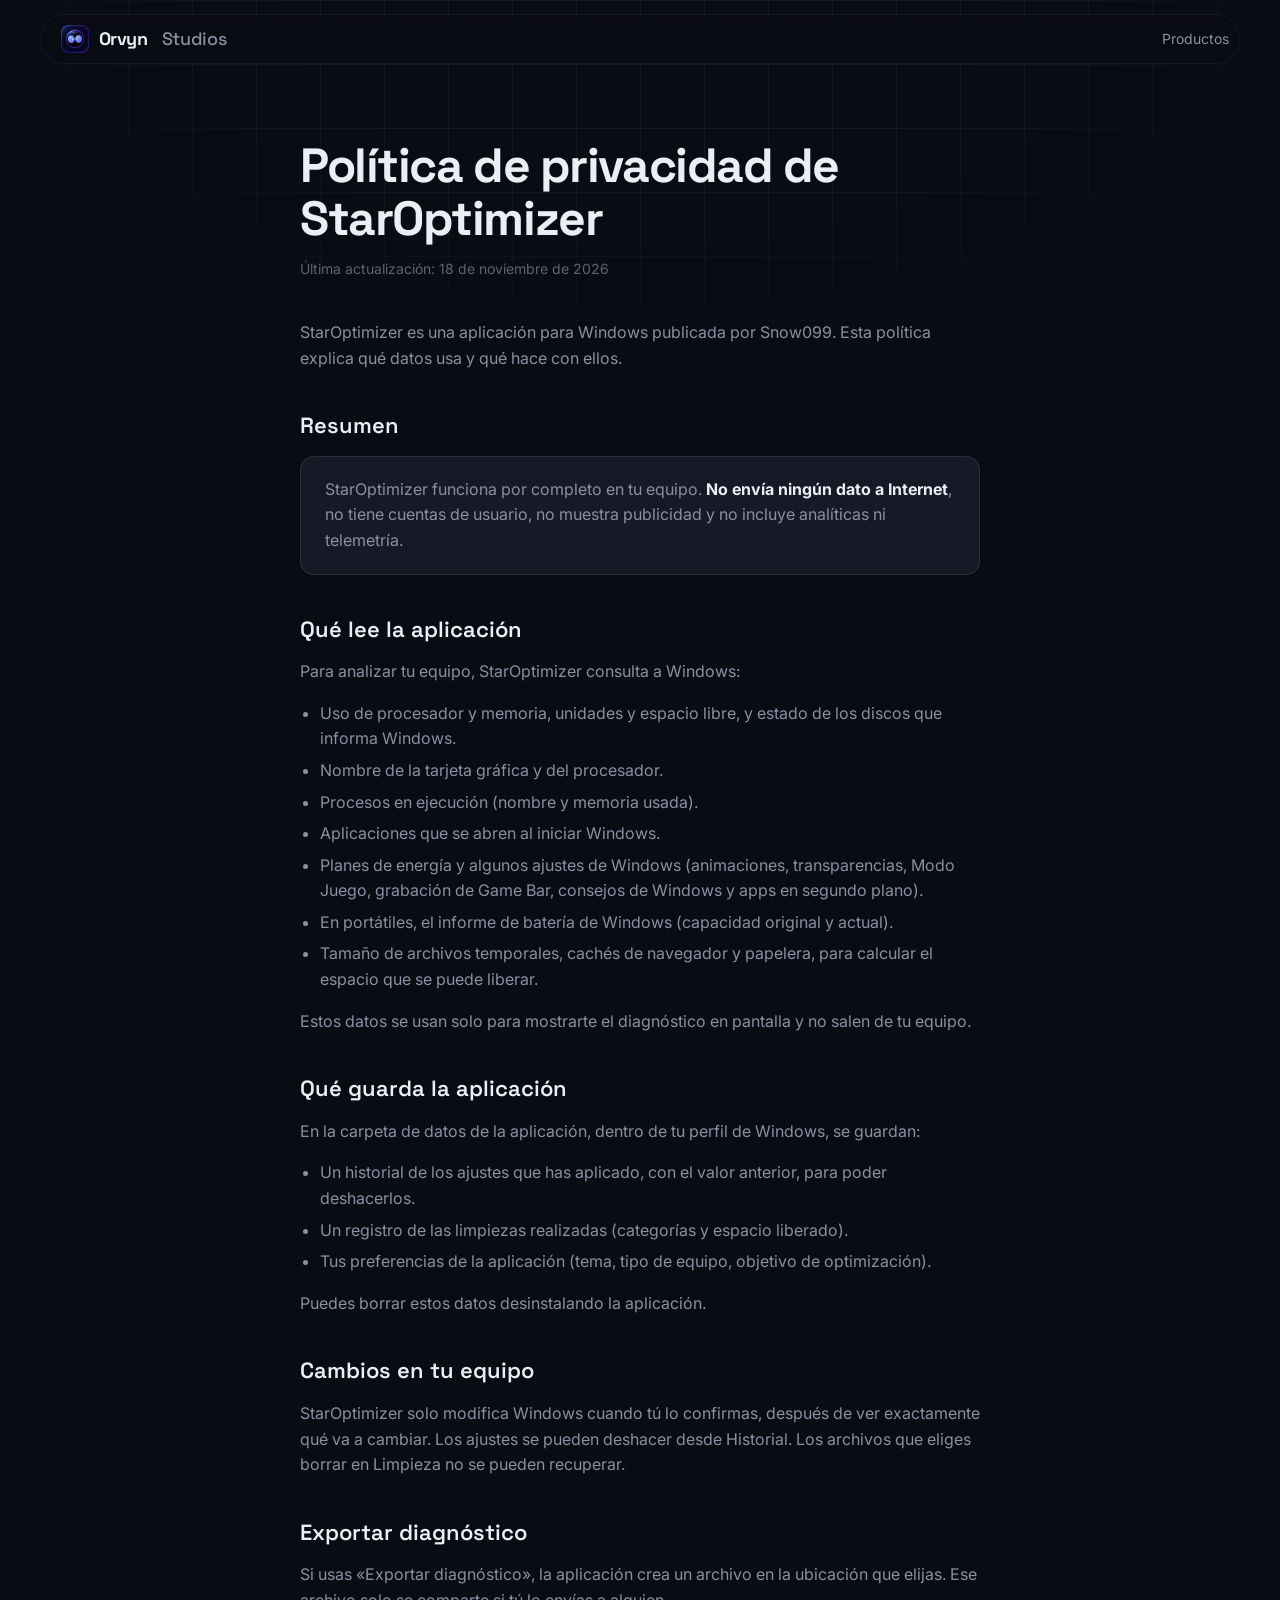
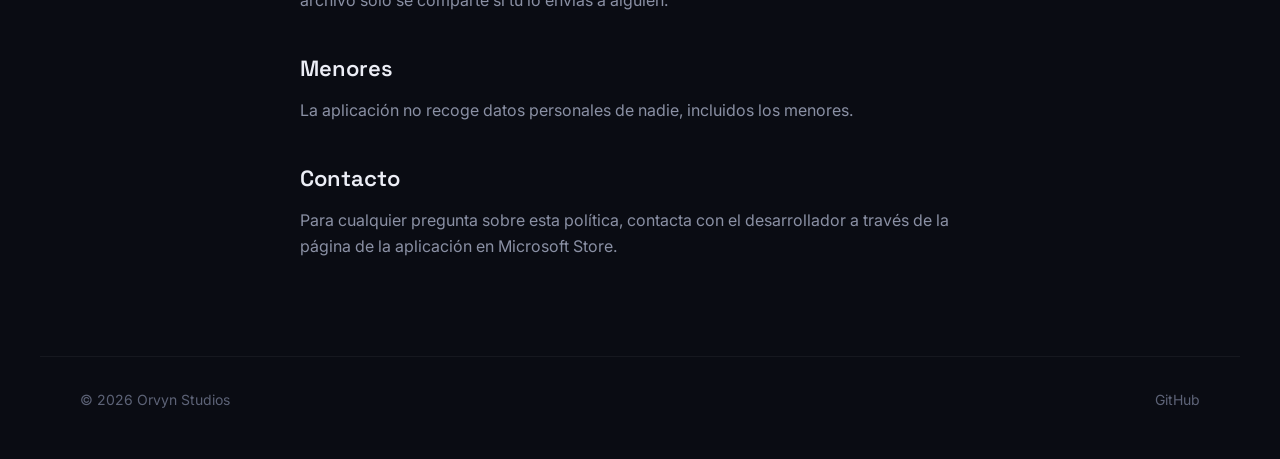
==== commit d1cdee2e: "feat: icono de Nova en la marca de la barra Co-Authored-By: Claude Opus 5.5 <noreply@anthropic.com>" ====
--- a/privacidad/staroptimizer/index.html
+++ b/privacidad/staroptimizer/index.html
@@ -29,7 +29,7 @@
 
   <header class="nav">
     <a class="brand" href="../../" aria-label="Orvyn Studios, inicio">
-      <span class="brand-mark" aria-hidden="true"></span>Orvyn<span class="brand-thin">Studios</span>
+      <img class="brand-mark" src="../../assets/img/apple-touch-icon.png" alt="" width="28" height="28">Orvyn<span class="brand-thin">Studios</span>
     </a>
     <nav aria-label="Principal">
       <a href="../../#productos">Productos</a>
--- a/styles.css
+++ b/styles.css
@@ -66,7 +66,8 @@
 .nav.scrolled { background: #0a0c13cc; border-color: var(--line); backdrop-filter: blur(18px) saturate(140%); }
 .brand { display: inline-flex; align-items: center; gap: 10px; font: 700 18px/1 var(--display); letter-spacing: -.02em; }
 .brand-thin { font-weight: 500; color: var(--muted); margin-left: 4px; }
-.brand-mark { width: 22px; height: 22px; border-radius: 50%; background: var(--accent); box-shadow: inset 0 0 0 4px var(--bg), 0 0 0 1px var(--accent-line); }
+.brand-mark { width: 28px; height: 28px; border-radius: 8px; transition: transform .4s var(--spring); }
+.brand:hover .brand-mark { transform: rotate(-8deg) scale(1.08); }
 .nav nav { display: flex; gap: 26px; margin-left: auto; font-size: 14px; color: var(--muted); }
 .nav nav a { transition: color .2s; }
 .nav nav a:hover { color: var(--text); }
@@ -82,12 +83,12 @@
 .hero-nova { display: grid; place-items: center; perspective: 900px; }
 .nova { position: relative; width: min(38vw, 420px); aspect-ratio: 1; transform-style: preserve-3d; animation: float 7s ease-in-out infinite; }
 @keyframes float { 50% { translate: 0 -16px; } }
-.nova-ring { position: absolute; inset: -6%; border-radius: 50%; border: 1px dashed var(--accent-line); animation: spin 60s linear infinite; }
+.nova-ring { display: none; }
 @keyframes spin { to { rotate: 360deg; } }
 .nova-body { position: absolute; inset: 0; border-radius: 50%; display: grid; place-items: center;
-  background: radial-gradient(circle at 50% 18%, #ffffff22, transparent 32%), radial-gradient(circle at 50% 50%, #0c0b1c 55%, #05050c);
+  background: radial-gradient(circle at var(--hx, 50%) var(--hy, 18%), #ffffff22, transparent 32%), radial-gradient(circle at 50% 50%, #0c0b1c 55%, #05050c);
   box-shadow: inset 0 0 0 2px var(--accent-line), inset 0 -30px 60px #0008, 0 40px 80px -30px #000;
-  transition: transform .5s var(--ease); }
+  transition: background-position .5s var(--ease); }
 .nova-eyes { display: flex; gap: 7%; width: 66%; justify-content: center; transform: translate(var(--ex, 0), var(--ey, 0)); transition: transform .35s var(--ease); }
 .eye { position: relative; width: 44%; aspect-ratio: 1 / 1.08; border-radius: 50%; background: radial-gradient(circle at 35% 30%, #b9c2ff, #7b7cff 60%, #6a5cf5); box-shadow: 0 0 30px #7b7cff80; transform-origin: center; animation: blink 6s infinite; }
 .eye i { position: absolute; width: 16%; height: 24%; left: 52%; top: 42%; border-radius: 50%; background: #fff; transform: rotate(18deg); }
@@ -120,7 +121,7 @@
 .product-visual { perspective: 1200px; }
 .tilt { transform-style: preserve-3d; }
 .window { border: 1px solid var(--line-strong); border-radius: var(--radius-sm); overflow: hidden; background: var(--bg); box-shadow: 0 40px 100px -30px #000, 0 0 0 1px #ffffff08;
-  transform: rotateX(var(--rx, 0deg)) rotateY(var(--ry, 0deg)); transition: transform .5s var(--ease); }
+  transform: rotateX(var(--rx, 0deg)) rotateY(var(--ry, 0deg)); transition: background-position .5s var(--ease); }
 .window-bar { display: flex; gap: 6px; padding: 10px 12px; border-bottom: 1px solid var(--line); background: #ffffff06; }
 .window-bar i { width: 9px; height: 9px; border-radius: 50%; background: var(--line-strong); }
 
